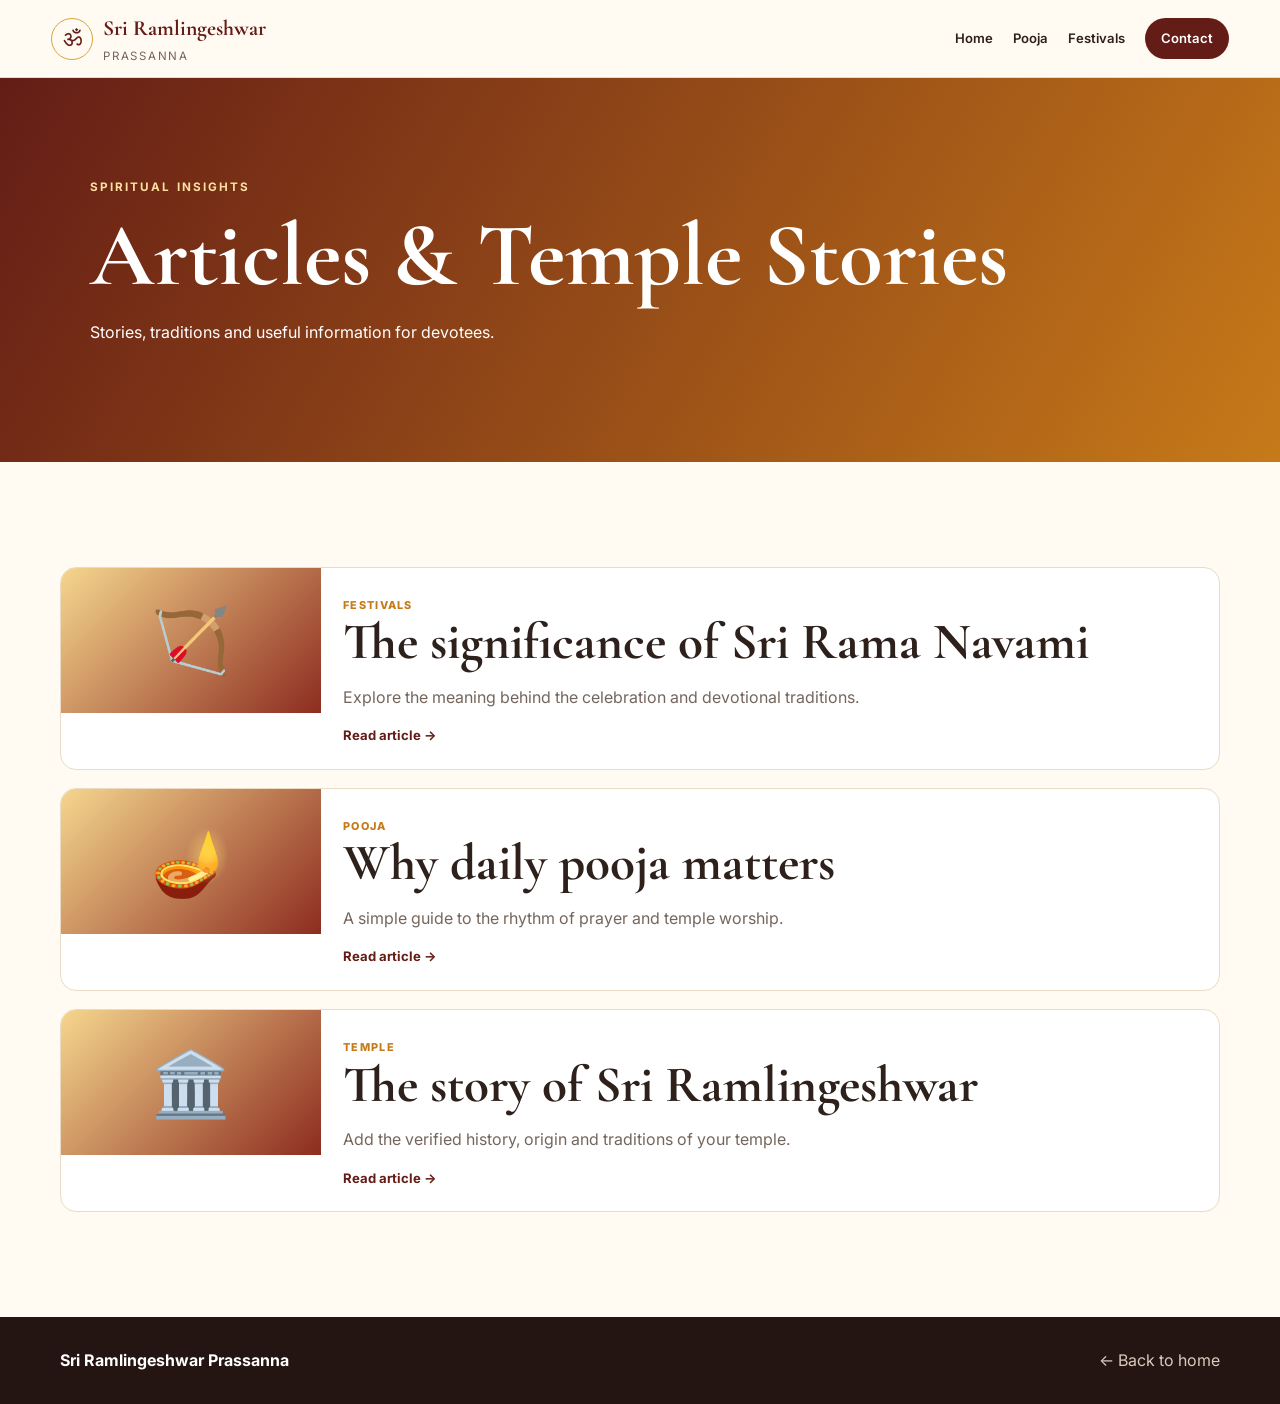
==== articles.html @ 8785b627 "Initail commit" ====
<!doctype html><html lang="en"><head><meta charset="utf-8"><meta name="viewport" content="width=device-width,initial-scale=1"><title>Articles | Sri Ramlingeshwar Prassanna</title><link rel="stylesheet" href="assets/style.css"></head><body>
<header class="site-header"><a class="brand" href="index.html"><span class="brand-mark">ॐ</span><span><strong>Sri Ramlingeshwar</strong><small>Prassanna</small></span></a><nav class="nav static"><a href="index.html">Home</a><a href="index.html#pooja">Pooja</a><a href="index.html#festivals">Festivals</a><a class="nav-donate" href="index.html#contact">Contact</a></nav></header>
<main><section class="page-hero"><p class="eyebrow">SPIRITUAL INSIGHTS</p><h1>Articles & Temple Stories</h1><p>Stories, traditions and useful information for devotees.</p></section><section class="section wrap"><div class="article-list">
<a class="article-card" href="articles/rama-navami.html"><div class="article-art">🏹</div><div><small>FESTIVALS</small><h2>The significance of Sri Rama Navami</h2><p>Explore the meaning behind the celebration and devotional traditions.</p><span>Read article →</span></div></a>
<a class="article-card" href="articles/daily-pooja.html"><div class="article-art">🪔</div><div><small>POOJA</small><h2>Why daily pooja matters</h2><p>A simple guide to the rhythm of prayer and temple worship.</p><span>Read article →</span></div></a>
<a class="article-card" href="articles/about-temple.html"><div class="article-art">🏛️</div><div><small>TEMPLE</small><h2>The story of Sri Ramlingeshwar</h2><p>Add the verified history, origin and traditions of your temple.</p><span>Read article →</span></div></a>
</div></section></main><footer><div class="wrap footer-inner"><strong>Sri Ramlingeshwar Prassanna</strong><a href="index.html">← Back to home</a></div></footer></body></html>
---- assets/style.css ----
@import url('https://fonts.googleapis.com/css2?family=Cormorant+Garamond:wght@500;600;700&family=Inter:wght@400;500;600;700&display=swap');
:root{--maroon:#641d16;--maroon2:#8d2c1f;--saffron:#c77a19;--gold:#d9a441;--cream:#fbf4e7;--paper:#fffaf2;--ink:#2e211b;--muted:#75665d;--line:#eadbc7;--shadow:0 20px 60px rgba(74,35,18,.12)}
*{box-sizing:border-box}html{scroll-behavior:smooth}body{margin:0;color:var(--ink);background:var(--paper);font-family:Inter,system-ui,sans-serif;line-height:1.65}a{text-decoration:none;color:inherit}button{font:inherit}h1,h2,h3{font-family:"Cormorant Garamond",Georgia,serif;line-height:1.05;margin:0 0 14px}h1{font-size:clamp(3rem,7vw,6.2rem)}h2{font-size:clamp(2.2rem,4vw,3.8rem)}h3{font-size:1.65rem}.wrap{width:min(1160px,92%);margin:auto}.site-header{height:78px;position:sticky;top:0;z-index:30;display:flex;align-items:center;justify-content:space-between;padding:0 4%;background:rgba(255,250,242,.94);backdrop-filter:blur(12px);border-bottom:1px solid var(--line)}.brand{display:flex;align-items:center;gap:10px}.brand strong,.brand small{display:block}.brand strong{font-family:"Cormorant Garamond";font-size:1.35rem;color:var(--maroon)}.brand small{font-size:.72rem;letter-spacing:.15em;text-transform:uppercase;color:var(--muted)}.brand-mark{width:42px;height:42px;border:1px solid var(--gold);border-radius:50%;display:grid;place-items:center;color:var(--maroon);font-size:1.45rem}.nav{display:flex;align-items:center;gap:20px;font-size:.82rem;font-weight:600}.nav a:hover{color:var(--maroon2)}.nav-donate{background:var(--maroon);color:white!important;padding:10px 16px;border-radius:999px}.menu-btn{display:none;border:0;background:none;font-size:1.6rem}.hero{min-height:690px;position:relative;overflow:hidden;display:grid;grid-template-columns:1fr 1fr;align-items:center;padding:70px 7%;background:radial-gradient(circle at 80% 30%,#f6d993 0,#e9a848 24%,#9e361f 55%,#531812 100%);color:white}.hero-pattern{position:absolute;inset:0;opacity:.14;background-image:radial-gradient(#fff 1px,transparent 1px);background-size:26px 26px}.hero-copy{position:relative;z-index:2;max-width:680px}.eyebrow{letter-spacing:.18em;font-size:.73rem;font-weight:700;color:var(--saffron);margin:0 0 12px}.hero .eyebrow{color:#ffe2a3}.hero-sub{font-size:1.12rem;max-width:560px;color:#fff5e8}.hero-actions{display:flex;gap:12px;flex-wrap:wrap;margin-top:28px}.btn{display:inline-flex;align-items:center;justify-content:center;border:1px solid transparent;border-radius:999px;padding:13px 20px;font-weight:700;font-size:.86rem}.btn.primary{background:#fff;color:var(--maroon)}.btn.ghost{border-color:#ffffff80;color:#fff}.btn.small{padding:10px 15px;background:var(--cream);border-color:var(--line)}.btn.light{background:white;color:var(--maroon)}.temple-art{position:relative;height:470px;display:grid;place-items:end center}.sun{position:absolute;width:360px;height:360px;border-radius:50%;background:#ffe0a1;filter:blur(2px);opacity:.7;top:20px}.temple-glow{position:absolute;bottom:60px;width:440px;height:150px;background:#ffcc65;border-radius:50%;filter:blur(60px);opacity:.35}.temple{position:relative;width:380px;height:260px;background:#ead1a4;border-radius:8px 8px 3px 3px;box-shadow:0 30px 60px #2c090580}.tower{position:absolute;left:50%;transform:translateX(-50%);bottom:200px;width:115px;height:190px;background:linear-gradient(90deg,#b67a28,#f1d08a,#a86620);clip-path:polygon(50% 0,68% 15%,80% 30%,90% 48%,100% 100%,0 100%,10% 48%,20% 30%,32% 15%)}.tower b{position:absolute;left:50%;top:55%;transform:translate(-50%,-50%);font-size:2rem;color:var(--maroon)}.tower span{position:absolute;top:-36px;left:45px;font-size:2rem}.roof{position:absolute;background:#b87422;left:50%;transform:translateX(-50%);clip-path:polygon(50% 0,100% 100%,0 100%)}.r1{width:340px;height:120px;bottom:165px}.r2{width:390px;height:80px;bottom:115px}.pillars{position:absolute;bottom:20px;left:32px;right:32px;height:110px;display:flex;justify-content:space-around;align-items:end}.pillars i{display:block;width:26px;height:105px;background:#c18a3d;border-radius:12px 12px 2px 2px}.door{position:absolute;bottom:0;left:50%;transform:translateX(-50%);height:92px;width:92px;background:#5d2318;color:#f6d493;display:grid;place-items:center;border-radius:45px 45px 0 0;font-family:"Cormorant Garamond";font-size:1.2rem}.steps{position:absolute;bottom:-12px;left:50%;transform:translateX(-50%);width:160px}.steps i{display:block;height:8px;background:#b7833b;margin-top:3px}.insights{display:grid;grid-template-columns:repeat(4,1fr);background:white;box-shadow:var(--shadow);position:relative;margin-top:-35px;border-radius:16px;padding:24px 20px;z-index:5}.insights div{padding:5px 22px;border-right:1px solid var(--line);text-align:center}.insights div:last-child{border:0}.insights b{display:block;font-family:"Cormorant Garamond";font-size:2rem;color:var(--maroon)}.insights span{font-size:.74rem;color:var(--muted)}.section{padding:105px 0}.about{display:grid;grid-template-columns:1.2fr .8fr;gap:80px;align-items:center}.about p{max-width:700px;color:#5e5047}.muted{color:var(--muted)!important}.quote-card{background:linear-gradient(145deg,#f5e3bd,#fffaf1);padding:48px;border-radius:22px;border:1px solid var(--line);box-shadow:var(--shadow)}.quote-card span{font-family:Georgia;font-size:5rem;color:var(--gold);line-height:.5}.quote-card p{font-family:"Cormorant Garamond";font-size:2rem!important;color:var(--maroon)!important}.quote-card small{color:var(--muted)}.text-link{display:inline-block;margin-top:12px;color:var(--maroon);font-weight:700}.soft{background:var(--cream)}.section-head{display:flex;align-items:end;justify-content:space-between;gap:20px;margin-bottom:30px}.today{font-size:.75rem;color:var(--muted)}.timings{display:grid;grid-template-columns:repeat(5,1fr);gap:12px}.timings article{background:#fff;border:1px solid var(--line);padding:24px 18px;border-radius:14px}.timings span{font-weight:800;color:var(--maroon);font-size:.8rem}.timings p{font-size:.8rem;color:var(--muted);margin:0}.cards{display:grid;grid-template-columns:repeat(2,1fr);gap:16px}.festival{display:flex;gap:20px;padding:25px;background:white;border:1px solid var(--line);border-radius:16px}.festival small,.article-card small{font-size:.68rem;font-weight:800;letter-spacing:.12em;color:var(--saffron)}.festival p,.article-card p{color:var(--muted);margin:0}.festival-icon{font-size:2rem;width:58px;height:58px;display:grid;place-items:center;background:var(--cream);border-radius:50%}.gallery-section{background:#241512;color:white}.gallery-section .eyebrow{color:#e5b45a}.gallery-section .btn.small{color:var(--ink)}.gallery-grid{display:grid;grid-template-columns:1.35fr 1fr 1fr;gap:14px}.media-card{display:block;text-align:left;border:0;padding:0;background:#3a221d;border-radius:14px;overflow:hidden;color:white;cursor:pointer}.media-card.tall{grid-row:span 2}.art-image{min-height:190px;display:grid;place-items:center;font-family:"Cormorant Garamond";font-size:3rem;position:relative;overflow:hidden}.media-card.tall .art-image{min-height:395px}.temple-scene{background:radial-gradient(circle at 50% 20%,#f3c96c,#9b351e 55%,#2b1210)}.temple-scene:after{content:"";position:absolute;bottom:0;width:80%;height:45%;background:linear-gradient(135deg,#5e2a17,#d19b4e,#572317);clip-path:polygon(50% 0,100% 100%,0 100%)}.temple-scene>*{position:relative;z-index:2}.festival-scene{background:radial-gradient(circle,#f8cf6d,#a52e1f 55%,#4d1714)}.aarti-scene{background:radial-gradient(circle,#ffd66e,#6c2118 48%,#180d0b)}.ram-scene{background:linear-gradient(135deg,#e9b04b,#8b241b 60%,#351312)}.media-card strong,.media-card small{display:block;padding:0 15px}.media-card strong{padding-top:12px}.media-card small{padding-bottom:14px;color:#d8c5b8;font-size:.67rem;letter-spacing:.1em}.article-grid{display:grid;grid-template-columns:repeat(3,1fr);gap:18px}.article-card{background:white;border:1px solid var(--line);border-radius:16px;overflow:hidden;display:flex;flex-direction:column}.article-art{height:145px;display:grid;place-items:center;font-size:4rem;background:linear-gradient(135deg,#f5d68e,#8d2c1f);color:white}.article-card>div:last-child{padding:22px}.article-card h3,.article-card h2{color:var(--ink)}.article-card span{display:block;margin-top:15px;color:var(--maroon);font-weight:700;font-size:.82rem}.priest{display:flex;align-items:center;gap:40px;max-width:850px}.priest-avatar{width:120px;height:120px;border-radius:50%;background:linear-gradient(145deg,#f2c56c,#7e271b);display:grid;place-items:center;color:white;font-family:"Cormorant Garamond";font-size:3rem;flex:none}.priest-avatar.large{width:190px;height:190px;font-size:5rem}.support{background:var(--maroon);color:white;padding:70px 0}.support-inner{display:flex;align-items:center;justify-content:space-between;gap:30px}.support .eyebrow{color:#e9b65c}.support p{max-width:680px;color:#f1d9cc}.contact{display:grid;grid-template-columns:1fr 1fr;gap:50px}.contact-box{background:var(--cream);border:1px solid var(--line);border-radius:16px;padding:25px}.contact-box p{margin:0 0 15px}.contact-box p:last-child{margin:0}footer{background:#241512;color:#dcc9bd;padding:30px 0}.footer-inner{display:flex;justify-content:space-between;gap:20px;align-items:center}.footer-inner strong{color:white}.footer-inner p{margin:2px 0;font-size:.8rem}.page-hero{padding:100px 7%;background:linear-gradient(120deg,#641d16,#c77a19);color:white}.page-hero .eyebrow{color:#ffe0a0}.page-hero p:last-child{max-width:650px}.article-list{display:grid;gap:18px}.article-list .article-card{display:grid;grid-template-columns:260px 1fr}.article-page{padding:100px 0;max-width:900px}.article-page h1{font-size:clamp(3rem,6vw,5rem);color:var(--maroon)}.article-page .lead{font-size:1.2rem;color:var(--muted)}.article-page p,.article-page li{font-size:1.05rem;color:#5e5047}.article-page h2{margin-top:45px;color:var(--maroon)}.detail{max-width:900px}.modal{display:none;position:fixed;inset:0;z-index:100;align-items:center;justify-content:center}.modal.open{display:flex}.modal-backdrop{position:absolute;inset:0;background:#100907d9}.modal-box{position:relative;z-index:2;width:min(900px,92%);background:#201310;padding:18px;border-radius:16px;color:white}.modal-box h3{padding:0 10px}.modal-close{position:absolute;right:14px;top:8px;border:0;background:none;color:white;font-size:2rem;cursor:pointer}.video-frame{aspect-ratio:16/9}.video-frame iframe{width:100%;height:100%;border:0;border-radius:8px}
@media(max-width:900px){.nav{display:none}.menu-btn{display:block}.nav.mobile-open{display:flex;position:absolute;top:78px;left:0;right:0;padding:18px;background:var(--paper);flex-direction:column;align-items:stretch;border-bottom:1px solid var(--line)}.hero{grid-template-columns:1fr;min-height:auto;padding:85px 7% 50px}.temple-art{height:350px}.insights{grid-template-columns:repeat(2,1fr)}.insights div:nth-child(2){border-right:0}.insights div:nth-child(-n+2){border-bottom:1px solid var(--line);padding-bottom:15px}.about,.contact{grid-template-columns:1fr;gap:35px}.timings{grid-template-columns:repeat(2,1fr)}.gallery-grid{grid-template-columns:1fr 1fr}.media-card.tall{grid-row:auto}.media-card.tall .art-image{min-height:220px}.article-grid{grid-template-columns:1fr}.support-inner{flex-direction:column;align-items:flex-start}.article-list .article-card{grid-template-columns:1fr}.article-list .article-art{height:180px}.priest{align-items:flex-start}.footer-inner{flex-direction:column;align-items:flex-start}}
@media(max-width:560px){h1{font-size:3.1rem}.hero{padding-left:5%;padding-right:5%}.temple{transform:scale(.78)}.insights{width:94%}.timings,.cards,.gallery-grid{grid-template-columns:1fr}.section{padding:70px 0}.section-head{align-items:flex-start;flex-direction:column}.priest{flex-direction:column}.priest-avatar.large{width:140px;height:140px}.quote-card{padding:28px}}
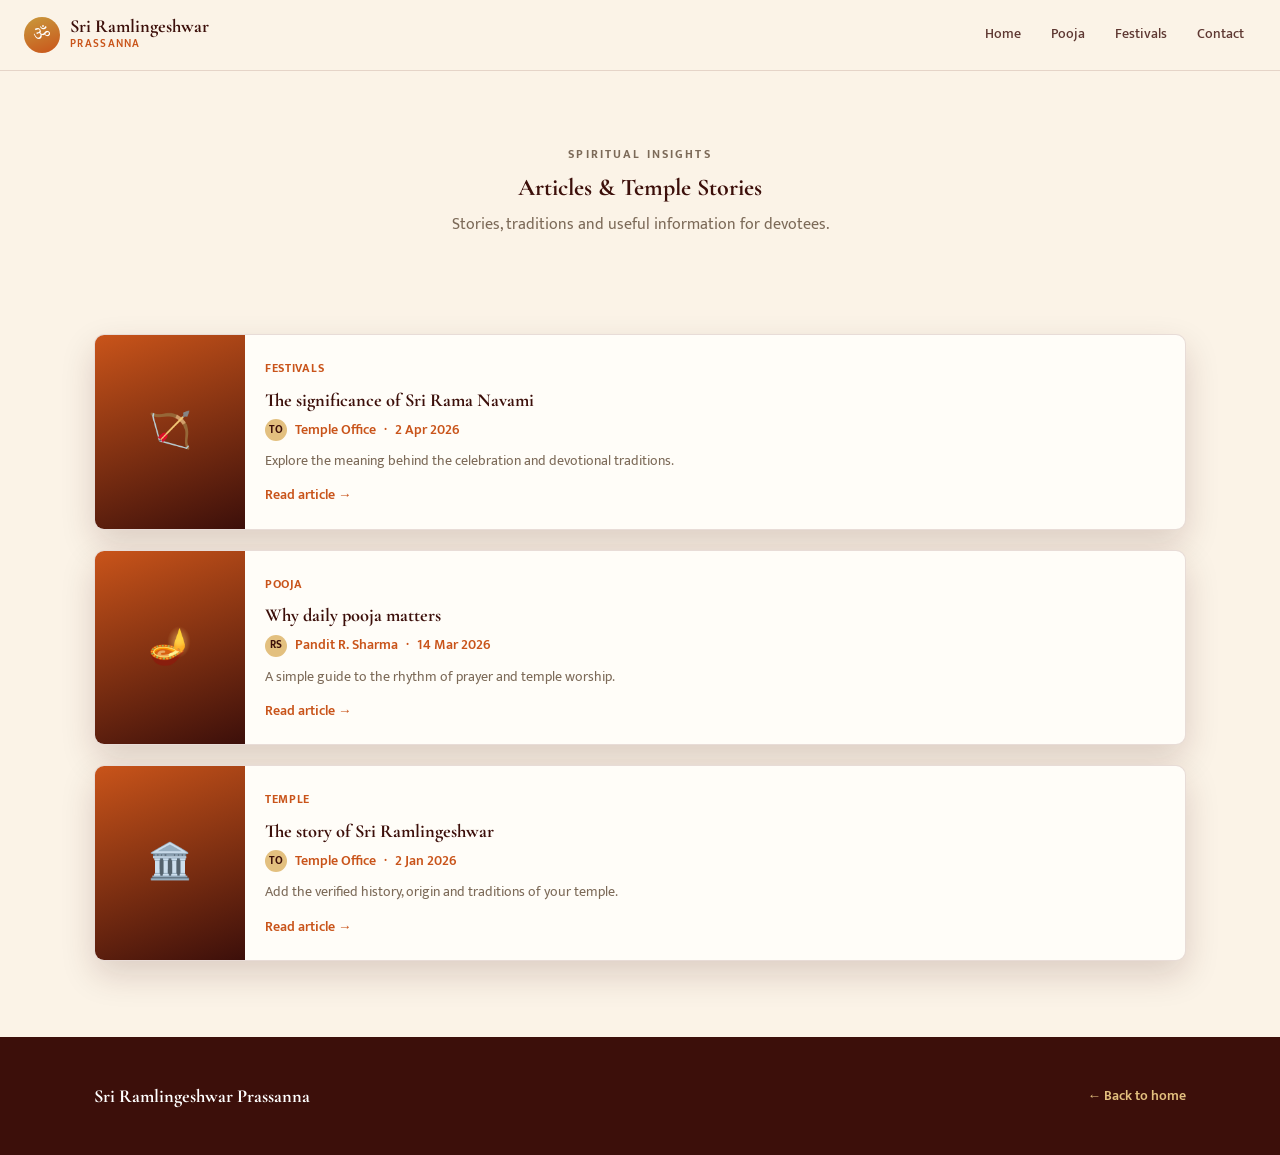
==== commit db6c15fb: "Updated the files" ====
--- a/articles.html
+++ b/articles.html
@@ -1,7 +1,27 @@
 <!doctype html><html lang="en"><head><meta charset="utf-8"><meta name="viewport" content="width=device-width,initial-scale=1"><title>Articles | Sri Ramlingeshwar Prassanna</title><link rel="stylesheet" href="assets/style.css"></head><body>
 <header class="site-header"><a class="brand" href="index.html"><span class="brand-mark">ॐ</span><span><strong>Sri Ramlingeshwar</strong><small>Prassanna</small></span></a><nav class="nav static"><a href="index.html">Home</a><a href="index.html#pooja">Pooja</a><a href="index.html#festivals">Festivals</a><a class="nav-donate" href="index.html#contact">Contact</a></nav></header>
-<main><section class="page-hero"><p class="eyebrow">SPIRITUAL INSIGHTS</p><h1>Articles & Temple Stories</h1><p>Stories, traditions and useful information for devotees.</p></section><section class="section wrap"><div class="article-list">
-<a class="article-card" href="articles/rama-navami.html"><div class="article-art">🏹</div><div><small>FESTIVALS</small><h2>The significance of Sri Rama Navami</h2><p>Explore the meaning behind the celebration and devotional traditions.</p><span>Read article →</span></div></a>
-<a class="article-card" href="articles/daily-pooja.html"><div class="article-art">🪔</div><div><small>POOJA</small><h2>Why daily pooja matters</h2><p>A simple guide to the rhythm of prayer and temple worship.</p><span>Read article →</span></div></a>
-<a class="article-card" href="articles/about-temple.html"><div class="article-art">🏛️</div><div><small>TEMPLE</small><h2>The story of Sri Ramlingeshwar</h2><p>Add the verified history, origin and traditions of your temple.</p><span>Read article →</span></div></a>
-</div></section></main><footer><div class="wrap footer-inner"><strong>Sri Ramlingeshwar Prassanna</strong><a href="index.html">← Back to home</a></div></footer></body></html>+<main><section class="page-hero"><p class="eyebrow">SPIRITUAL INSIGHTS</p><h1>Articles & Temple Stories</h1><p>Stories, traditions and useful information for devotees.</p></section>
+<section class="section wrap"><div class="article-list">
+
+<a class="article-card" href="articles/rama-navami.html">
+  <div class="article-art">🏹</div>
+  <div><small>FESTIVALS</small><h2>The significance of Sri Rama Navami</h2>
+    <div class="article-byline"><span class="avatar">TO</span><span>Temple Office</span><span>·</span><span>2 Apr 2026</span></div>
+    <p>Explore the meaning behind the celebration and devotional traditions.</p><span>Read article →</span></div>
+</a>
+
+<a class="article-card" href="articles/daily-pooja.html">
+  <div class="article-art">🪔</div>
+  <div><small>POOJA</small><h2>Why daily pooja matters</h2>
+    <div class="article-byline"><span class="avatar">RS</span><span>Pandit R. Sharma</span><span>·</span><span>14 Mar 2026</span></div>
+    <p>A simple guide to the rhythm of prayer and temple worship.</p><span>Read article →</span></div>
+</a>
+
+<a class="article-card" href="articles/about-temple.html">
+  <div class="article-art">🏛️</div>
+  <div><small>TEMPLE</small><h2>The story of Sri Ramlingeshwar</h2>
+    <div class="article-byline"><span class="avatar">TO</span><span>Temple Office</span><span>·</span><span>2 Jan 2026</span></div>
+    <p>Add the verified history, origin and traditions of your temple.</p><span>Read article →</span></div>
+</a>
+
+</div></section></main><footer><div class="wrap footer-inner"><strong>Sri Ramlingeshwar Prassanna</strong><a href="index.html">← Back to home</a></div></footer></body></html>
--- a/assets/style.css
+++ b/assets/style.css
@@ -1,5 +1,305 @@
-@import url('https://fonts.googleapis.com/css2?family=Cormorant+Garamond:wght@500;600;700&family=Inter:wght@400;500;600;700&display=swap');
-:root{--maroon:#641d16;--maroon2:#8d2c1f;--saffron:#c77a19;--gold:#d9a441;--cream:#fbf4e7;--paper:#fffaf2;--ink:#2e211b;--muted:#75665d;--line:#eadbc7;--shadow:0 20px 60px rgba(74,35,18,.12)}
-*{box-sizing:border-box}html{scroll-behavior:smooth}body{margin:0;color:var(--ink);background:var(--paper);font-family:Inter,system-ui,sans-serif;line-height:1.65}a{text-decoration:none;color:inherit}button{font:inherit}h1,h2,h3{font-family:"Cormorant Garamond",Georgia,serif;line-height:1.05;margin:0 0 14px}h1{font-size:clamp(3rem,7vw,6.2rem)}h2{font-size:clamp(2.2rem,4vw,3.8rem)}h3{font-size:1.65rem}.wrap{width:min(1160px,92%);margin:auto}.site-header{height:78px;position:sticky;top:0;z-index:30;display:flex;align-items:center;justify-content:space-between;padding:0 4%;background:rgba(255,250,242,.94);backdrop-filter:blur(12px);border-bottom:1px solid var(--line)}.brand{display:flex;align-items:center;gap:10px}.brand strong,.brand small{display:block}.brand strong{font-family:"Cormorant Garamond";font-size:1.35rem;color:var(--maroon)}.brand small{font-size:.72rem;letter-spacing:.15em;text-transform:uppercase;color:var(--muted)}.brand-mark{width:42px;height:42px;border:1px solid var(--gold);border-radius:50%;display:grid;place-items:center;color:var(--maroon);font-size:1.45rem}.nav{display:flex;align-items:center;gap:20px;font-size:.82rem;font-weight:600}.nav a:hover{color:var(--maroon2)}.nav-donate{background:var(--maroon);color:white!important;padding:10px 16px;border-radius:999px}.menu-btn{display:none;border:0;background:none;font-size:1.6rem}.hero{min-height:690px;position:relative;overflow:hidden;display:grid;grid-template-columns:1fr 1fr;align-items:center;padding:70px 7%;background:radial-gradient(circle at 80% 30%,#f6d993 0,#e9a848 24%,#9e361f 55%,#531812 100%);color:white}.hero-pattern{position:absolute;inset:0;opacity:.14;background-image:radial-gradient(#fff 1px,transparent 1px);background-size:26px 26px}.hero-copy{position:relative;z-index:2;max-width:680px}.eyebrow{letter-spacing:.18em;font-size:.73rem;font-weight:700;color:var(--saffron);margin:0 0 12px}.hero .eyebrow{color:#ffe2a3}.hero-sub{font-size:1.12rem;max-width:560px;color:#fff5e8}.hero-actions{display:flex;gap:12px;flex-wrap:wrap;margin-top:28px}.btn{display:inline-flex;align-items:center;justify-content:center;border:1px solid transparent;border-radius:999px;padding:13px 20px;font-weight:700;font-size:.86rem}.btn.primary{background:#fff;color:var(--maroon)}.btn.ghost{border-color:#ffffff80;color:#fff}.btn.small{padding:10px 15px;background:var(--cream);border-color:var(--line)}.btn.light{background:white;color:var(--maroon)}.temple-art{position:relative;height:470px;display:grid;place-items:end center}.sun{position:absolute;width:360px;height:360px;border-radius:50%;background:#ffe0a1;filter:blur(2px);opacity:.7;top:20px}.temple-glow{position:absolute;bottom:60px;width:440px;height:150px;background:#ffcc65;border-radius:50%;filter:blur(60px);opacity:.35}.temple{position:relative;width:380px;height:260px;background:#ead1a4;border-radius:8px 8px 3px 3px;box-shadow:0 30px 60px #2c090580}.tower{position:absolute;left:50%;transform:translateX(-50%);bottom:200px;width:115px;height:190px;background:linear-gradient(90deg,#b67a28,#f1d08a,#a86620);clip-path:polygon(50% 0,68% 15%,80% 30%,90% 48%,100% 100%,0 100%,10% 48%,20% 30%,32% 15%)}.tower b{position:absolute;left:50%;top:55%;transform:translate(-50%,-50%);font-size:2rem;color:var(--maroon)}.tower span{position:absolute;top:-36px;left:45px;font-size:2rem}.roof{position:absolute;background:#b87422;left:50%;transform:translateX(-50%);clip-path:polygon(50% 0,100% 100%,0 100%)}.r1{width:340px;height:120px;bottom:165px}.r2{width:390px;height:80px;bottom:115px}.pillars{position:absolute;bottom:20px;left:32px;right:32px;height:110px;display:flex;justify-content:space-around;align-items:end}.pillars i{display:block;width:26px;height:105px;background:#c18a3d;border-radius:12px 12px 2px 2px}.door{position:absolute;bottom:0;left:50%;transform:translateX(-50%);height:92px;width:92px;background:#5d2318;color:#f6d493;display:grid;place-items:center;border-radius:45px 45px 0 0;font-family:"Cormorant Garamond";font-size:1.2rem}.steps{position:absolute;bottom:-12px;left:50%;transform:translateX(-50%);width:160px}.steps i{display:block;height:8px;background:#b7833b;margin-top:3px}.insights{display:grid;grid-template-columns:repeat(4,1fr);background:white;box-shadow:var(--shadow);position:relative;margin-top:-35px;border-radius:16px;padding:24px 20px;z-index:5}.insights div{padding:5px 22px;border-right:1px solid var(--line);text-align:center}.insights div:last-child{border:0}.insights b{display:block;font-family:"Cormorant Garamond";font-size:2rem;color:var(--maroon)}.insights span{font-size:.74rem;color:var(--muted)}.section{padding:105px 0}.about{display:grid;grid-template-columns:1.2fr .8fr;gap:80px;align-items:center}.about p{max-width:700px;color:#5e5047}.muted{color:var(--muted)!important}.quote-card{background:linear-gradient(145deg,#f5e3bd,#fffaf1);padding:48px;border-radius:22px;border:1px solid var(--line);box-shadow:var(--shadow)}.quote-card span{font-family:Georgia;font-size:5rem;color:var(--gold);line-height:.5}.quote-card p{font-family:"Cormorant Garamond";font-size:2rem!important;color:var(--maroon)!important}.quote-card small{color:var(--muted)}.text-link{display:inline-block;margin-top:12px;color:var(--maroon);font-weight:700}.soft{background:var(--cream)}.section-head{display:flex;align-items:end;justify-content:space-between;gap:20px;margin-bottom:30px}.today{font-size:.75rem;color:var(--muted)}.timings{display:grid;grid-template-columns:repeat(5,1fr);gap:12px}.timings article{background:#fff;border:1px solid var(--line);padding:24px 18px;border-radius:14px}.timings span{font-weight:800;color:var(--maroon);font-size:.8rem}.timings p{font-size:.8rem;color:var(--muted);margin:0}.cards{display:grid;grid-template-columns:repeat(2,1fr);gap:16px}.festival{display:flex;gap:20px;padding:25px;background:white;border:1px solid var(--line);border-radius:16px}.festival small,.article-card small{font-size:.68rem;font-weight:800;letter-spacing:.12em;color:var(--saffron)}.festival p,.article-card p{color:var(--muted);margin:0}.festival-icon{font-size:2rem;width:58px;height:58px;display:grid;place-items:center;background:var(--cream);border-radius:50%}.gallery-section{background:#241512;color:white}.gallery-section .eyebrow{color:#e5b45a}.gallery-section .btn.small{color:var(--ink)}.gallery-grid{display:grid;grid-template-columns:1.35fr 1fr 1fr;gap:14px}.media-card{display:block;text-align:left;border:0;padding:0;background:#3a221d;border-radius:14px;overflow:hidden;color:white;cursor:pointer}.media-card.tall{grid-row:span 2}.art-image{min-height:190px;display:grid;place-items:center;font-family:"Cormorant Garamond";font-size:3rem;position:relative;overflow:hidden}.media-card.tall .art-image{min-height:395px}.temple-scene{background:radial-gradient(circle at 50% 20%,#f3c96c,#9b351e 55%,#2b1210)}.temple-scene:after{content:"";position:absolute;bottom:0;width:80%;height:45%;background:linear-gradient(135deg,#5e2a17,#d19b4e,#572317);clip-path:polygon(50% 0,100% 100%,0 100%)}.temple-scene>*{position:relative;z-index:2}.festival-scene{background:radial-gradient(circle,#f8cf6d,#a52e1f 55%,#4d1714)}.aarti-scene{background:radial-gradient(circle,#ffd66e,#6c2118 48%,#180d0b)}.ram-scene{background:linear-gradient(135deg,#e9b04b,#8b241b 60%,#351312)}.media-card strong,.media-card small{display:block;padding:0 15px}.media-card strong{padding-top:12px}.media-card small{padding-bottom:14px;color:#d8c5b8;font-size:.67rem;letter-spacing:.1em}.article-grid{display:grid;grid-template-columns:repeat(3,1fr);gap:18px}.article-card{background:white;border:1px solid var(--line);border-radius:16px;overflow:hidden;display:flex;flex-direction:column}.article-art{height:145px;display:grid;place-items:center;font-size:4rem;background:linear-gradient(135deg,#f5d68e,#8d2c1f);color:white}.article-card>div:last-child{padding:22px}.article-card h3,.article-card h2{color:var(--ink)}.article-card span{display:block;margin-top:15px;color:var(--maroon);font-weight:700;font-size:.82rem}.priest{display:flex;align-items:center;gap:40px;max-width:850px}.priest-avatar{width:120px;height:120px;border-radius:50%;background:linear-gradient(145deg,#f2c56c,#7e271b);display:grid;place-items:center;color:white;font-family:"Cormorant Garamond";font-size:3rem;flex:none}.priest-avatar.large{width:190px;height:190px;font-size:5rem}.support{background:var(--maroon);color:white;padding:70px 0}.support-inner{display:flex;align-items:center;justify-content:space-between;gap:30px}.support .eyebrow{color:#e9b65c}.support p{max-width:680px;color:#f1d9cc}.contact{display:grid;grid-template-columns:1fr 1fr;gap:50px}.contact-box{background:var(--cream);border:1px solid var(--line);border-radius:16px;padding:25px}.contact-box p{margin:0 0 15px}.contact-box p:last-child{margin:0}footer{background:#241512;color:#dcc9bd;padding:30px 0}.footer-inner{display:flex;justify-content:space-between;gap:20px;align-items:center}.footer-inner strong{color:white}.footer-inner p{margin:2px 0;font-size:.8rem}.page-hero{padding:100px 7%;background:linear-gradient(120deg,#641d16,#c77a19);color:white}.page-hero .eyebrow{color:#ffe0a0}.page-hero p:last-child{max-width:650px}.article-list{display:grid;gap:18px}.article-list .article-card{display:grid;grid-template-columns:260px 1fr}.article-page{padding:100px 0;max-width:900px}.article-page h1{font-size:clamp(3rem,6vw,5rem);color:var(--maroon)}.article-page .lead{font-size:1.2rem;color:var(--muted)}.article-page p,.article-page li{font-size:1.05rem;color:#5e5047}.article-page h2{margin-top:45px;color:var(--maroon)}.detail{max-width:900px}.modal{display:none;position:fixed;inset:0;z-index:100;align-items:center;justify-content:center}.modal.open{display:flex}.modal-backdrop{position:absolute;inset:0;background:#100907d9}.modal-box{position:relative;z-index:2;width:min(900px,92%);background:#201310;padding:18px;border-radius:16px;color:white}.modal-box h3{padding:0 10px}.modal-close{position:absolute;right:14px;top:8px;border:0;background:none;color:white;font-size:2rem;cursor:pointer}.video-frame{aspect-ratio:16/9}.video-frame iframe{width:100%;height:100%;border:0;border-radius:8px}
-@media(max-width:900px){.nav{display:none}.menu-btn{display:block}.nav.mobile-open{display:flex;position:absolute;top:78px;left:0;right:0;padding:18px;background:var(--paper);flex-direction:column;align-items:stretch;border-bottom:1px solid var(--line)}.hero{grid-template-columns:1fr;min-height:auto;padding:85px 7% 50px}.temple-art{height:350px}.insights{grid-template-columns:repeat(2,1fr)}.insights div:nth-child(2){border-right:0}.insights div:nth-child(-n+2){border-bottom:1px solid var(--line);padding-bottom:15px}.about,.contact{grid-template-columns:1fr;gap:35px}.timings{grid-template-columns:repeat(2,1fr)}.gallery-grid{grid-template-columns:1fr 1fr}.media-card.tall{grid-row:auto}.media-card.tall .art-image{min-height:220px}.article-grid{grid-template-columns:1fr}.support-inner{flex-direction:column;align-items:flex-start}.article-list .article-card{grid-template-columns:1fr}.article-list .article-art{height:180px}.priest{align-items:flex-start}.footer-inner{flex-direction:column;align-items:flex-start}}
-@media(max-width:560px){h1{font-size:3.1rem}.hero{padding-left:5%;padding-right:5%}.temple{transform:scale(.78)}.insights{width:94%}.timings,.cards,.gallery-grid{grid-template-columns:1fr}.section{padding:70px 0}.section-head{align-items:flex-start;flex-direction:column}.priest{flex-direction:column}.priest-avatar.large{width:140px;height:140px}.quote-card{padding:28px}}
+/* ===========================================================
+   Sri Ramlingeshwar Prassanna — site stylesheet
+   =========================================================== */
+@import url('https://fonts.googleapis.com/css2?family=Cormorant+Garamond:ital,wght@0,500;0,600;0,700;1,500&family=Mukta:wght@400;500;600;700&family=Tiro+Devanagari+Hindi&display=swap');
+
+:root{
+  --cream:#fbf3e7;
+  --cream-soft:#f3e6d2;
+  --paper:#fffdf8;
+  --maroon:#5c1a12;
+  --maroon-dark:#3c0f0a;
+  --saffron:#e8792b;
+  --saffron-deep:#c9541a;
+  --gold:#c99a3d;
+  --gold-soft:#e3c07f;
+  --ink:#2b1710;
+  --muted:#7c6a58;
+  --line: rgba(92,26,18,0.14);
+  --shadow: 0 14px 34px rgba(60,15,10,0.16);
+  --shadow-lg: 0 26px 60px rgba(60,15,10,0.22);
+  --radius: 10px;
+  --gutter: 24px;
+}
+@media(max-width:640px){ :root{ --gutter: 18px; } }
+*{box-sizing:border-box; margin:0; padding:0;}
+html{scroll-behavior:smooth;}
+body{
+  background:var(--cream);
+  color:var(--ink);
+  font-family:'Mukta', sans-serif;
+  line-height:1.65;
+  -webkit-font-smoothing:antialiased;
+}
+h1,h2,h3{ font-family:'Cormorant Garamond', serif; font-weight:700; color:var(--maroon-dark); line-height:1.15; }
+a{ color:inherit; text-decoration:none; }
+img{ max-width:100%; display:block; }
+ul{ list-style:none; }
+.wrap{ max-width:1140px; margin:0 auto; padding:0 var(--gutter); }
+.eyebrow{ font-family:'Mukta',sans-serif; font-size:0.74rem; letter-spacing:0.18em; text-transform:uppercase; color:var(--saffron-deep); font-weight:700; margin-bottom:10px; }
+.muted{ color:var(--muted); }
+.text-link{ color:var(--saffron-deep); font-weight:600; text-decoration:none; }
+.text-link:hover{ text-decoration:underline; }
+section{ scroll-margin-top:78px; }
+
+/* ---------- BUTTONS ---------- */
+.btn{ display:inline-flex; align-items:center; gap:8px; padding:13px 26px; border-radius:30px; font-weight:600; font-size:0.92rem; transition:transform .2s, box-shadow .2s, background .2s; cursor:pointer; border:1px solid transparent; }
+.btn.primary{ background:var(--saffron-deep); color:#fff; box-shadow:var(--shadow); }
+.btn.primary:hover{ transform:translateY(-2px); }
+.btn.ghost{ border-color:rgba(255,255,255,0.55); color:#fff; }
+.btn.ghost:hover{ border-color:var(--gold-soft); color:var(--gold-soft); }
+.btn.light{ background:#fff; color:var(--maroon-dark); }
+.btn.light:hover{ transform:translateY(-2px); }
+.btn.small{ padding:9px 18px; font-size:0.82rem; background:var(--cream-soft); color:var(--maroon-dark); }
+.btn.small:hover{ background:var(--gold-soft); }
+.btn.whatsapp{ background:#25D366; color:#fff; }
+.btn.whatsapp:hover{ transform:translateY(-2px); box-shadow:var(--shadow); }
+
+/* ---------- HEADER / NAV ---------- */
+.site-header{ position:sticky; top:0; z-index:60; display:flex; align-items:center; justify-content:space-between; padding:14px var(--gutter); background:rgba(251,243,231,0.94); backdrop-filter:blur(8px); border-bottom:1px solid var(--line); }
+.brand{ display:flex; align-items:center; gap:10px; }
+.brand-mark{ width:36px; height:36px; border-radius:50%; background:linear-gradient(160deg,var(--gold),var(--saffron-deep)); color:#fff; display:flex; align-items:center; justify-content:center; font-family:'Tiro Devanagari Hindi',serif; font-size:1.15rem; flex:none; }
+.brand strong{ display:block; font-family:'Cormorant Garamond',serif; font-size:1.15rem; color:var(--maroon-dark); line-height:1.1; }
+.brand small{ display:block; font-size:0.68rem; letter-spacing:0.12em; text-transform:uppercase; color:var(--saffron-deep); font-weight:600; }
+.nav{ display:flex; align-items:center; gap:6px; }
+.nav a{ padding:9px 12px; font-size:0.9rem; font-weight:500; color:var(--maroon-dark); border-radius:20px; opacity:0.82; transition:all .2s; }
+.nav a:hover{ opacity:1; background:var(--cream-soft); }
+.menu-btn{ display:none; background:none; border:none; font-size:1.5rem; color:var(--maroon-dark); cursor:pointer; }
+@media(max-width:980px){
+  .nav{ position:fixed; inset:64px 0 0 0; background:var(--paper); flex-direction:column; align-items:stretch; padding:20px; gap:4px; transform:translateX(100%); transition:transform .3s; overflow-y:auto; }
+  .nav.open{ transform:translateX(0); }
+  .nav a{ padding:14px 16px; border-bottom:1px solid var(--line); border-radius:0; }
+  .menu-btn{ display:block; }
+}
+
+/* ---------- HERO (full width — background spans edge to edge, content stays constrained) ---------- */
+.hero{ position:relative; overflow:hidden; width:100%; background:radial-gradient(120% 130% at 50% -10%, #6e2519 0%, var(--maroon-dark) 55%, #22090a 100%); color:#fff; }
+.hero-pattern{ position:absolute; inset:0; background-image:radial-gradient(1.5px 1.5px at 12% 22%, rgba(227,192,127,0.5) 0, transparent 60%), radial-gradient(1.5px 1.5px at 82% 18%, rgba(227,192,127,0.4) 0, transparent 60%), radial-gradient(2px 2px at 60% 75%, rgba(227,192,127,0.3) 0, transparent 60%), radial-gradient(2px 2px at 30% 85%, rgba(227,192,127,0.3) 0, transparent 60%); pointer-events:none; }
+.hero-inner{ position:relative; z-index:2; max-width:1180px; margin:0 auto; padding:76px var(--gutter) 0; display:grid; grid-template-columns:1.05fr 0.95fr; align-items:center; gap:20px; }
+.hero-copy{ padding-bottom:60px; }
+.hero .eyebrow{ color:var(--gold-soft); font-family:'Tiro Devanagari Hindi',serif; letter-spacing:0.04em; font-size:1rem; text-transform:none; font-weight:400; }
+.hero h1{ color:#fff; font-size:clamp(2.5rem,5.4vw,3.9rem); margin:14px 0 16px; }
+.hero h1 em{ color:var(--gold-soft); font-style:italic; }
+.hero-sub{ color:#e8d9c8; max-width:440px; margin-bottom:28px; font-size:1.03rem; }
+.hero-actions{ display:flex; gap:14px; flex-wrap:wrap; }
+
+.temple-art{ position:relative; z-index:2; display:flex; align-items:flex-end; justify-content:center; height:340px; padding-bottom:20px; }
+.sun{ position:absolute; top:10px; left:50%; transform:translateX(-50%); width:120px; height:120px; border-radius:50%; background:radial-gradient(circle, rgba(227,192,127,0.5), transparent 70%); }
+.temple-glow{ position:absolute; bottom:0; left:50%; transform:translateX(-50%); width:320px; height:180px; background:radial-gradient(ellipse at bottom, rgba(227,192,127,0.28), transparent 70%); }
+.temple{ position:relative; display:flex; flex-direction:column; align-items:center; }
+.tower{ width:70px; height:70px; background:linear-gradient(160deg,var(--gold-soft),var(--saffron-deep)); border-radius:8px 8px 0 0; display:flex; flex-direction:column; align-items:center; justify-content:center; gap:2px; position:relative; }
+.tower span{ font-size:1rem; margin-top:-6px; }
+.tower b{ font-family:'Tiro Devanagari Hindi',serif; color:#fff; font-size:1.1rem; }
+.roof{ background:var(--gold-soft); }
+.roof.r1{ width:150px; height:26px; clip-path:polygon(50% 0, 100% 100%, 0 100%); margin-top:2px; }
+.roof.r2{ width:210px; height:20px; background:var(--gold); clip-path:polygon(50% 0, 100% 100%, 0 100%); }
+.pillars{ display:flex; gap:10px; background:#e9d9bd; padding:16px 18px 0; }
+.pillars i{ width:10px; height:70px; background:linear-gradient(180deg,var(--gold-soft),var(--gold)); border-radius:2px; display:block; }
+.door{ background:var(--maroon); color:var(--gold-soft); font-family:'Tiro Devanagari Hindi',serif; font-size:0.85rem; text-align:center; padding:8px 20px; margin-top:-4px; border-radius:2px; }
+.steps i{ display:block; height:8px; background:#d8c39a; }
+.steps i:nth-child(1){ width:260px; }
+.steps i:nth-child(2){ width:290px; }
+.steps i:nth-child(3){ width:320px; }
+@media(max-width:900px){ .hero-inner{ grid-template-columns:1fr; text-align:center; } .hero-actions{ justify-content:center; } .hero-sub{ margin-left:auto; margin-right:auto; } .temple-art{ height:260px; } }
+
+/* ---------- INSIGHTS ---------- */
+.insights{ display:grid; grid-template-columns:repeat(4,1fr); border-top:1px solid var(--line); border-bottom:1px solid var(--line); margin-top:0; }
+.insights div{ padding:30px 20px; text-align:center; border-left:1px solid var(--line); }
+.insights div:first-child{ border-left:none; }
+.insights b{ display:block; font-family:'Cormorant Garamond',serif; font-size:2.3rem; color:var(--saffron-deep); }
+.insights span{ display:block; margin-top:6px; font-size:0.78rem; letter-spacing:0.05em; text-transform:uppercase; color:var(--muted); }
+@media(max-width:700px){ .insights{ grid-template-columns:1fr 1fr; } .insights div:nth-child(3){ border-left:none; } }
+
+/* ---------- SECTIONS ---------- */
+/* padding-top/bottom only (never shorthand) so this never fights .wrap's
+   left/right padding when both classes land on the same element */
+.section{ padding-top:76px; padding-bottom:76px; }
+.section.soft{ background:var(--cream-soft); }
+.section-head{ display:flex; align-items:flex-end; justify-content:space-between; gap:20px; flex-wrap:wrap; margin-bottom:36px; }
+.section-head h2{ font-size:clamp(1.8rem,3.2vw,2.4rem); }
+.today{ font-size:0.85rem; color:var(--muted); }
+
+/* ---------- ABOUT ---------- */
+.about{ display:grid; grid-template-columns:1.15fr 0.85fr; gap:50px; align-items:center; }
+.section-copy p{ color:var(--muted); margin-bottom:14px; max-width:520px; }
+.quote-card{ background:var(--maroon-dark); color:#fdf4e4; border-radius:var(--radius); padding:36px 30px; position:relative; box-shadow:var(--shadow); }
+.quote-card span{ font-family:'Cormorant Garamond',serif; font-size:3rem; color:var(--gold-soft); line-height:1; }
+.quote-card p{ font-family:'Cormorant Garamond',serif; font-style:italic; font-size:1.25rem; margin:10px 0 16px; }
+.quote-card small{ color:var(--gold-soft); font-size:0.82rem; letter-spacing:0.04em; }
+@media(max-width:820px){ .about{ grid-template-columns:1fr; } }
+
+/* ---------- TIMINGS ---------- */
+.timings{ display:grid; grid-template-columns:repeat(5,1fr); gap:14px; }
+.timings article{ background:var(--paper); border:1px solid var(--line); border-radius:var(--radius); padding:22px 16px; text-align:center; box-shadow:var(--shadow); }
+.timings article span{ display:block; font-family:'Mukta',sans-serif; font-weight:700; color:var(--saffron-deep); margin-bottom:8px; }
+.timings article h3{ font-size:1.1rem; margin-bottom:6px; }
+.timings article p{ font-size:0.85rem; color:var(--muted); }
+@media(max-width:900px){ .timings{ grid-template-columns:repeat(2,1fr); } }
+@media(max-width:520px){ .timings{ grid-template-columns:1fr; } }
+
+/* ---------- CAROUSEL (shared by Festivals + Articles) ---------- */
+.carousel-wrap{ position:relative; }
+.carousel{ display:flex; gap:18px; overflow-x:auto; scroll-snap-type:x mandatory; padding:4px 4px 14px; scrollbar-width:none; -ms-overflow-style:none; scroll-padding-left:var(--gutter); }
+.carousel::-webkit-scrollbar{ display:none; }
+.carousel > *{ scroll-snap-align:start; flex:0 0 auto; }
+.car-btn{ position:absolute; top:42%; transform:translateY(-50%); width:42px; height:42px; border-radius:50%; background:var(--paper); border:1px solid var(--line); box-shadow:var(--shadow); display:flex; align-items:center; justify-content:center; font-size:1.3rem; color:var(--maroon-dark); cursor:pointer; z-index:5; line-height:1; }
+.car-btn:hover{ background:var(--gold-soft); color:var(--maroon-dark); }
+.car-btn.prev{ left:-14px; } .car-btn.next{ right:-14px; }
+.car-dots{ display:flex; gap:6px; justify-content:center; margin-top:6px; }
+.car-dots span{ width:6px; height:6px; border-radius:50%; background:var(--line); }
+@media(max-width:760px){ .car-btn{ display:none; } }
+
+/* ---------- FESTIVALS (carousel) ---------- */
+.festival{ background:var(--paper); border:1px solid var(--line); border-top:3px solid var(--saffron-deep); border-radius:var(--radius); padding:24px 20px; box-shadow:var(--shadow); width:270px; }
+.festival-icon{ font-size:1.6rem; margin-bottom:12px; }
+.festival small{ color:var(--saffron-deep); font-weight:700; font-size:0.72rem; letter-spacing:0.06em; }
+.festival h3{ font-size:1.2rem; margin:8px 0; }
+.festival p{ color:var(--muted); font-size:0.88rem; }
+.festival .pallaki-note{ margin-top:10px; display:inline-flex; align-items:center; gap:6px; font-size:0.78rem; color:var(--maroon); background:var(--cream-soft); padding:5px 10px; border-radius:20px; font-weight:600; }
+
+/* ---------- TWIN TEMPLES ---------- */
+.twin-temples{ background:var(--maroon-dark); color:#fdf4e4; padding-top:76px; padding-bottom:76px; }
+.twin-temples .eyebrow{ color:var(--gold-soft); }
+.twin-temples h2{ color:#fff; margin-bottom:14px; }
+.twin-temples > .wrap > p.muted{ color:#d9c6b3; max-width:640px; margin-bottom:44px; }
+.twin-diagram{ display:flex; align-items:center; justify-content:center; gap:0; flex-wrap:wrap; }
+.twin-node{ background:rgba(255,255,255,0.06); border:1px solid rgba(227,192,127,0.35); border-radius:var(--radius); padding:28px 26px; text-align:center; width:240px; }
+.twin-node .icon{ font-size:2rem; margin-bottom:10px; }
+.twin-node h3{ color:#fff; font-size:1.2rem; margin-bottom:6px; }
+.twin-node p{ color:#d9c6b3; font-size:0.85rem; }
+.twin-path{ display:flex; flex-direction:column; align-items:center; gap:6px; padding:0 22px; color:var(--gold-soft); min-width:140px; }
+.twin-path .route-line{ width:100%; height:1px; background:repeating-linear-gradient(90deg, var(--gold-soft) 0 8px, transparent 8px 16px); position:relative; }
+.twin-path .route-line::after{ content:"🏮"; position:absolute; top:-11px; left:50%; transform:translateX(-50%); font-size:1.1rem; }
+.twin-path small{ font-size:0.72rem; letter-spacing:0.06em; text-transform:uppercase; text-align:center; }
+@media(max-width:760px){ .twin-diagram{ flex-direction:column; } .twin-path{ flex-direction:row; padding:14px 0; } .twin-path .route-line{ width:1px; height:50px; background:repeating-linear-gradient(180deg, var(--gold-soft) 0 8px, transparent 8px 16px); } .twin-path .route-line::after{ top:50%; left:-11px; transform:translateY(-50%); } }
+
+/* ---------- CONTRIBUTORS / TEAMS ---------- */
+.contrib-grid{ display:grid; grid-template-columns:repeat(3,1fr); gap:20px; }
+.contrib-card{ background:var(--paper); border:1px solid var(--line); border-radius:var(--radius); padding:26px 22px; box-shadow:var(--shadow); display:flex; flex-direction:column; }
+.contrib-card .team-icon{ font-size:1.6rem; margin-bottom:12px; }
+.contrib-card h3{ font-size:1.2rem; margin-bottom:6px; }
+.contrib-card p{ color:var(--muted); font-size:0.88rem; margin-bottom:10px; flex:1; }
+.contrib-card .supported-by{ font-size:0.78rem; color:var(--maroon); background:var(--cream-soft); display:inline-block; padding:5px 10px; border-radius:20px; font-weight:600; margin-bottom:12px; }
+.contrib-card .text-link{ font-size:0.85rem; }
+@media(max-width:960px){ .contrib-grid{ grid-template-columns:1fr 1fr; } }
+@media(max-width:620px){ .contrib-grid{ grid-template-columns:1fr; } }
+
+/* ---------- GALLERY (mosaic layout, image fills tile, caption overlaid) ---------- */
+.gallery-section{ padding-top:76px; padding-bottom:76px; }
+.gallery-grid{ display:grid; grid-template-columns:repeat(4,1fr); grid-auto-rows:150px; gap:14px; grid-auto-flow:dense; }
+.gallery-grid.full-gallery{ grid-template-columns:repeat(3,1fr); grid-auto-rows:170px; }
+/* mosaic pattern: first tile large, one more tall tile for rhythm */
+.gallery-grid > .media-card:nth-child(1){ grid-column:span 2; grid-row:span 2; }
+.gallery-grid > .media-card:nth-child(4){ grid-row:span 2; }
+.gallery-grid.full-gallery > .media-card:nth-child(1){ grid-column:span 2; grid-row:span 2; }
+.gallery-grid.full-gallery > .media-card:nth-child(5){ grid-row:span 2; }
+
+.media-card{ background:none; border:none; padding:0; margin:0; cursor:pointer; text-align:left; display:block; width:100%; height:100%; border-radius:16px; overflow:hidden; position:relative; box-shadow:var(--shadow); transition:transform .3s ease, box-shadow .3s ease; }
+.media-card:hover{ transform:translateY(-4px) scale(1.01); box-shadow:var(--shadow-lg); }
+.media-card .art-image{ width:100%; height:100%; display:flex; align-items:center; justify-content:center; gap:4px; font-size:2rem; color:#fff; position:relative; }
+.media-card .art-image b{ font-family:'Tiro Devanagari Hindi',serif; font-size:1rem; }
+.temple-scene{ background:linear-gradient(160deg,var(--saffron-deep),var(--maroon-dark)); }
+.aarti-scene{ background:linear-gradient(160deg,var(--gold),var(--saffron-deep)); }
+.festival-scene{ background:linear-gradient(160deg,var(--maroon),var(--maroon-dark)); }
+.ram-scene{ background:linear-gradient(160deg,var(--gold-soft),var(--gold)); }
+
+/* gradient scrim + caption, always present at the bottom of every tile */
+.media-card .art-image::before{ content:""; position:absolute; inset:0; background:linear-gradient(180deg, rgba(20,8,5,0) 45%, rgba(20,8,5,0.72) 100%); transition:opacity .25s; }
+.media-card .caption{ position:absolute; left:14px; right:14px; bottom:12px; z-index:2; color:#fff; }
+.media-card .caption strong{ display:block; font-size:0.95rem; font-weight:600; }
+.media-card .caption small{ display:block; margin-top:2px; font-size:0.68rem; letter-spacing:0.06em; color:var(--gold-soft); font-weight:700; }
+.media-card .badge{ position:absolute; top:12px; right:12px; z-index:2; width:36px; height:36px; border-radius:50%; background:rgba(255,255,255,0.94); color:var(--maroon-dark); display:flex; align-items:center; justify-content:center; font-size:1rem; box-shadow:0 6px 14px rgba(0,0,0,0.28); transition:transform .25s; }
+.media-card:hover .badge{ transform:scale(1.08); }
+
+@media(max-width:900px){
+  .gallery-grid{ grid-template-columns:repeat(2,1fr); grid-auto-rows:150px; }
+  .gallery-grid.full-gallery{ grid-template-columns:repeat(2,1fr); }
+  .gallery-grid > .media-card:nth-child(1), .gallery-grid.full-gallery > .media-card:nth-child(1){ grid-column:span 2; grid-row:span 1; aspect-ratio:2/1; }
+  .gallery-grid > .media-card:nth-child(4), .gallery-grid.full-gallery > .media-card:nth-child(5){ grid-row:span 1; }
+}
+
+/* ---------- ARTICLES ---------- */
+/* .article-grid = homepage carousel; .article-list = full listing page (articles.html), stays a stacked list */
+.article-list{ display:grid; gap:20px; }
+.article-grid .article-card{ width:300px; }
+.article-card{ background:var(--paper); border:1px solid var(--line); border-radius:var(--radius); overflow:hidden; box-shadow:var(--shadow); transition:transform .2s, box-shadow .2s; }
+.article-card:hover{ transform:translateY(-4px); box-shadow:var(--shadow-lg); }
+.article-art{ height:150px; background:linear-gradient(160deg,var(--saffron-deep),var(--maroon-dark)); display:flex; align-items:center; justify-content:center; font-size:2.2rem; }
+.article-card > div:last-child{ padding:20px; }
+.article-card small{ color:var(--saffron-deep); font-weight:700; font-size:0.72rem; letter-spacing:0.06em; }
+.article-card h2, .article-card h3{ font-size:1.15rem; margin:8px 0; }
+.article-card p{ color:var(--muted); font-size:0.88rem; margin-bottom:10px; }
+.article-card span{ color:var(--saffron-deep); font-weight:600; font-size:0.85rem; }
+.article-byline{ display:flex; align-items:center; gap:8px; font-size:0.76rem; color:var(--muted); margin:8px 0; }
+.article-byline .avatar{ width:22px; height:22px; border-radius:50%; background:var(--gold-soft); display:flex; align-items:center; justify-content:center; font-size:0.7rem; color:var(--maroon-dark); font-weight:700; flex:none; }
+.article-list .article-card{ display:flex; gap:0; align-items:stretch; }
+.article-list .article-art{ width:150px; height:auto; flex:none; }
+@media(max-width:620px){ .article-list .article-card{ flex-direction:column; } .article-list .article-art{ width:100%; height:120px; } }
+
+/* article detail page */
+.article-detail{ max-width:720px; margin:0 auto; }
+.article-detail .article-hero-art{ height:260px; border-radius:var(--radius); background:linear-gradient(160deg,var(--saffron-deep),var(--maroon-dark)); display:flex; align-items:center; justify-content:center; font-size:3.4rem; margin-bottom:30px; box-shadow:var(--shadow); }
+.article-detail h1{ font-size:clamp(2rem,4vw,2.6rem); margin:6px 0 10px; }
+.article-detail .article-byline{ margin-bottom:26px; font-size:0.85rem; }
+.article-detail .article-byline .avatar{ width:30px; height:30px; font-size:0.82rem; }
+.article-detail p{ color:#3d2e21; margin-bottom:16px; font-size:1rem; }
+
+/* ---------- POOJARI ---------- */
+.priest{ display:flex; align-items:center; gap:34px; }
+.priest-avatar{ width:110px; height:110px; border-radius:50%; background:linear-gradient(160deg,var(--gold-soft),var(--saffron-deep)); color:#fff; display:flex; align-items:center; justify-content:center; font-family:'Tiro Devanagari Hindi',serif; font-size:2rem; flex:none; box-shadow:var(--shadow); }
+.priest-avatar.large{ width:150px; height:150px; font-size:2.6rem; }
+.priest h3{ font-size:1.3rem; margin:4px 0 8px; }
+.priest p{ color:var(--muted); max-width:520px; }
+.priest .role-tag{ display:inline-block; font-size:0.75rem; font-weight:700; letter-spacing:0.06em; text-transform:uppercase; color:var(--saffron-deep); background:var(--cream-soft); padding:4px 12px; border-radius:20px; margin-bottom:8px; }
+@media(max-width:600px){ .priest{ flex-direction:column; text-align:center; } }
+
+.priest-history{ margin-top:20px; }
+.priest-history table{ width:100%; border-collapse:collapse; }
+.priest-history th{ text-align:left; font-size:0.72rem; text-transform:uppercase; letter-spacing:0.06em; color:var(--saffron-deep); padding:10px 14px; border-bottom:2px solid var(--line); }
+.priest-history td{ padding:12px 14px; border-bottom:1px solid var(--line); font-size:0.92rem; }
+.priest-history td.period{ color:var(--maroon); font-weight:600; white-space:nowrap; }
+.priest-history tr.current td{ background:var(--cream-soft); font-weight:600; }
+
+/* ---------- SUPPORT ---------- */
+.support{ background:linear-gradient(160deg,var(--saffron-deep),var(--maroon-dark)); color:#fff; padding-top:60px; padding-bottom:60px; }
+.support-inner{ display:flex; align-items:center; justify-content:space-between; gap:24px; flex-wrap:wrap; }
+.support .eyebrow{ color:var(--gold-soft); }
+.support h2{ color:#fff; font-size:clamp(1.7rem,3vw,2.2rem); }
+.support p{ color:#f2ded0; max-width:520px; margin-top:8px; }
+
+/* ---------- CONTACT ---------- */
+.contact{ display:grid; grid-template-columns:1fr 1fr; gap:40px; }
+.contact-box p{ margin-bottom:16px; color:var(--muted); }
+.contact-box b{ color:var(--maroon-dark); display:block; margin-bottom:2px; }
+@media(max-width:760px){ .contact{ grid-template-columns:1fr; } }
+
+/* ---------- PAGE HERO (subpages) ---------- */
+.page-hero{ text-align:center; padding:64px var(--gutter) 20px; max-width:700px; margin:0 auto; }
+.page-hero p{ color:var(--muted); margin-top:10px; }
+.nav.static{ display:flex; gap:6px; }
+@media(max-width:700px){ .nav.static{ display:none; } }
+
+/* ---------- FOOTER ---------- */
+footer{ background:var(--maroon-dark); color:#e8d9c8; padding:44px var(--gutter); }
+.footer-inner{ display:flex; align-items:center; justify-content:space-between; gap:16px; flex-wrap:wrap; }
+footer strong{ color:#fff; font-family:'Cormorant Garamond',serif; font-size:1.15rem; }
+footer p{ font-size:0.85rem; margin-top:4px; }
+footer a{ color:var(--gold-soft); font-size:0.85rem; font-weight:600; }
+
+/* ---------- MODAL (video + image) ---------- */
+.modal{ position:fixed; inset:0; z-index:200; display:none; align-items:center; justify-content:center; }
+.modal.open{ display:flex; }
+.modal-backdrop{ position:absolute; inset:0; background:rgba(20,8,5,0.82); }
+.modal-box{ position:relative; z-index:2; background:var(--paper); border-radius:12px; padding:20px; width:min(880px,92vw); max-height:88vh; overflow:auto; box-shadow:var(--shadow-lg); }
+.modal-close{ position:absolute; top:10px; right:14px; background:none; border:none; font-size:1.6rem; color:var(--maroon-dark); cursor:pointer; line-height:1; }
+.modal-box h3{ margin-bottom:14px; padding-right:30px; }
+.video-frame{ position:relative; width:100%; aspect-ratio:16/9; border-radius:8px; overflow:hidden; background:#000; }
+.video-frame iframe{ width:100%; height:100%; border:0; }
+.image-frame{ width:100%; border-radius:8px; overflow:hidden; display:flex; align-items:center; justify-content:center; }
+.image-frame .art-image{ width:100%; aspect-ratio:4/3; font-size:3.5rem; }
+
+/* ---------- WHATSAPP FLOAT BUTTON ---------- */
+.wa-float{ position:fixed; bottom:22px; right:22px; z-index:150; display:flex; align-items:center; gap:10px; background:#25D366; color:#fff; padding:14px 20px 14px 16px; border-radius:40px; box-shadow:0 12px 28px rgba(0,0,0,0.28); font-weight:700; font-size:0.9rem; text-decoration:none; }
+.wa-float svg{ width:24px; height:24px; flex:none; }
+.wa-float:hover{ transform:translateY(-2px); }
+@media(max-width:600px){ .wa-float span{ display:none; } .wa-float{ padding:14px; border-radius:50%; } }
